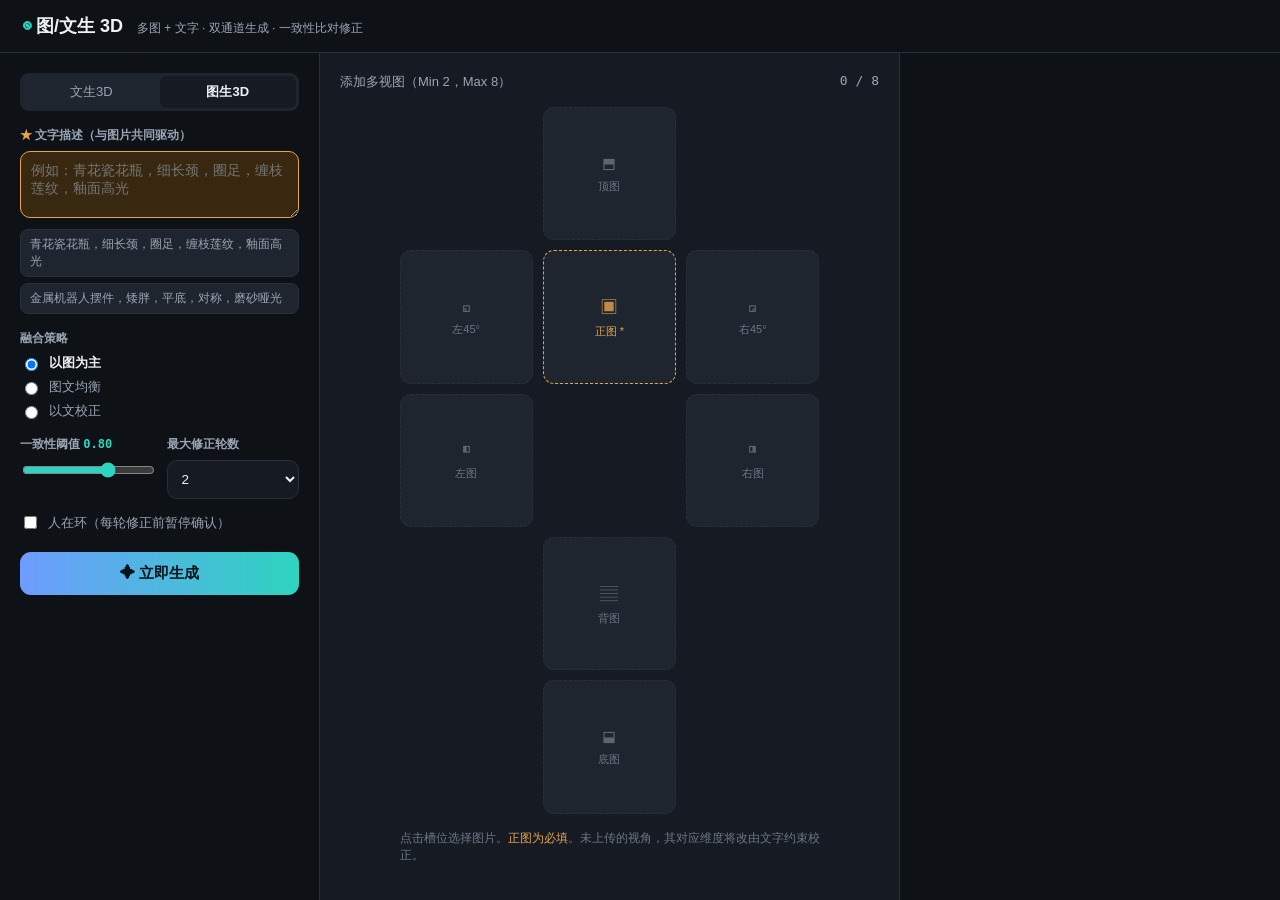
==== frontend/index.html @ 0022c694 "feat: 图文双通道 3D 生成 M1 MVP（可运行全栈） 后端(FastAPI)： - 双通道生成编排：图生3D(主几何) 与 文生3D(语义参照) 并行，汇聚后进入   六维一致性比对 → 定" ====
<!doctype html>
<html lang="zh-CN">
<head>
  <meta charset="utf-8" />
  <meta name="viewport" content="width=device-width, initial-scale=1" />
  <title>图/文双通道 3D 生成</title>
  <link rel="stylesheet" href="./styles.css" />
  <script type="importmap">
  { "imports": { "three": "./vendor/three.module.min.js" } }
  </script>
</head>
<body>
  <header class="topbar">
    <div class="brand"><span class="logo">◉</span> 图/文生 3D</div>
    <div class="sub">多图 + 文字 · 双通道生成 · 一致性比对修正</div>
  </header>

  <main class="layout">
    <!-- 左侧：输入面板 -->
    <section class="panel">
      <div class="seg" id="modeSeg">
        <span data-v="text">文生3D</span>
        <span data-v="image" class="on">图生3D</span>
      </div>

      <label class="lbl"><span class="star">★</span> 文字描述（与图片共同驱动）</label>
      <textarea id="prompt" rows="3" placeholder="例如：青花瓷花瓶，细长颈，圈足，缠枝莲纹，釉面高光"></textarea>
      <div class="examples">
        <button class="ex">青花瓷花瓶，细长颈，圈足，缠枝莲纹，釉面高光</button>
        <button class="ex">金属机器人摆件，矮胖，平底，对称，磨砂哑光</button>
      </div>

      <label class="lbl">融合策略</label>
      <div class="strat" id="strat">
        <label class="opt on"><input type="radio" name="strategy" value="image_primary" checked/> 以图为主</label>
        <label class="opt"><input type="radio" name="strategy" value="balanced"/> 图文均衡</label>
        <label class="opt"><input type="radio" name="strategy" value="text_correct"/> 以文校正</label>
      </div>

      <div class="grid2">
        <div>
          <label class="lbl">一致性阈值 <b id="thVal">0.80</b></label>
          <input type="range" id="threshold" min="0.5" max="0.95" step="0.05" value="0.8"/>
        </div>
        <div>
          <label class="lbl">最大修正轮数</label>
          <select id="maxRounds"><option>1</option><option selected>2</option><option>3</option></select>
        </div>
      </div>

      <label class="opt inline"><input type="checkbox" id="hil"/> 人在环（每轮修正前暂停确认）</label>

      <button id="genBtn" class="gen">✦ 立即生成</button>
      <div id="err" class="err"></div>
    </section>

    <!-- 中间：多视图上传 -->
    <section class="panel center">
      <div class="phead">添加多视图（Min 2，Max 8）<span id="imgCount">0 / 8</span></div>
      <div class="viewgrid" id="viewgrid"></div>
      <p class="hint">点击槽位选择图片。<span class="req-note">正图为必填</span>。未上传的视角，其对应维度将改由文字约束校正。</p>
    </section>

    <!-- 右侧：进度 + 报告 + 预览 -->
    <section class="panel right">
      <div id="stages" class="stages"></div>
      <div id="viewerWrap" class="viewer" hidden><canvas id="viewer"></canvas></div>
      <div id="report" class="report" hidden></div>
      <div id="decision" class="decision" hidden></div>
      <div id="downloads" class="downloads" hidden></div>
    </section>
  </main>

  <script type="module" src="./app.js"></script>
</body>
</html>
---- frontend/styles.css ----
:root{
  --bg:#0e1217; --surface:#161b23; --surface-2:#1e252f; --line:#28303c;
  --ink:#eef1f6; --muted:#9aa5b4; --faint:#6b7686;
  --img:#6f9bff; --img-soft:#1a2540;
  --txt:#e6a44e; --txt-soft:#37280f;
  --merge:#2dd4bf; --good:#2dd4bf; --warn:#e6a44e; --bad:#f07a7a;
  --mono:ui-monospace,"SF Mono",Menlo,Consolas,monospace;
  --sans:-apple-system,BlinkMacSystemFont,"PingFang SC","Microsoft YaHei","Segoe UI",Roboto,sans-serif;
}
*{box-sizing:border-box}
body{margin:0;background:var(--bg);color:var(--ink);font-family:var(--sans);font-size:14px}
.topbar{display:flex;align-items:baseline;gap:14px;padding:14px 22px;border-bottom:1px solid var(--line)}
.brand{font-size:18px;font-weight:700}.logo{color:var(--merge)}
.sub{color:var(--muted);font-size:12px}
.layout{display:grid;grid-template-columns:320px 1fr 380px;gap:0;height:calc(100vh - 53px)}
@media(max-width:1100px){.layout{grid-template-columns:1fr;height:auto}}
.panel{padding:20px;overflow-y:auto;border-right:1px solid var(--line)}
.panel.right{border-right:none}
.lbl{display:block;font-size:12px;font-weight:650;color:var(--muted);margin:16px 0 7px}
.star{color:var(--txt)}
textarea,select,input[type=text]{width:100%;background:var(--surface);color:var(--ink);
  border:1.5px solid var(--line);border-radius:10px;padding:10px;font-family:var(--sans);font-size:13.5px;resize:vertical}
textarea{border-color:var(--txt);background:var(--txt-soft)}
.examples{display:flex;flex-direction:column;gap:6px;margin-top:8px}
.ex{text-align:left;background:var(--surface-2);border:1px solid var(--line);color:var(--muted);
  border-radius:8px;padding:6px 9px;font-size:12px;cursor:pointer;font-family:var(--sans)}
.ex:hover{color:var(--ink);border-color:var(--txt)}
.seg{display:flex;background:var(--surface-2);border-radius:9px;padding:3px}
.seg span{flex:1;text-align:center;font-size:13px;padding:7px;border-radius:7px;color:var(--muted);cursor:pointer}
.seg span.on{background:var(--surface);color:var(--ink);font-weight:600}
.strat{display:flex;flex-direction:column;gap:6px}
.opt{display:flex;align-items:center;gap:8px;font-size:13px;color:var(--muted);cursor:pointer}
.opt.on,.opt:has(input:checked){color:var(--ink);font-weight:600}
.opt.inline{margin-top:14px}
.grid2{display:grid;grid-template-columns:1fr 1fr;gap:14px}
input[type=range]{width:100%;accent-color:var(--merge)}
#thVal{color:var(--merge);font-family:var(--mono)}
.gen{width:100%;margin-top:20px;background:linear-gradient(90deg,var(--img),var(--merge));
  color:#06131a;font-weight:700;font-size:15px;border:none;border-radius:11px;padding:12px;cursor:pointer}
.gen:disabled{opacity:.5;cursor:not-allowed}
.err{color:var(--bad);font-size:12.5px;margin-top:10px;min-height:16px}

.center{background:var(--surface)}
.phead{display:flex;justify-content:space-between;font-size:13px;color:var(--muted);margin-bottom:16px}
#imgCount{font-family:var(--mono)}
.viewgrid{display:grid;grid-template-columns:repeat(3,1fr);gap:10px;max-width:420px;margin:0 auto}
.slot{aspect-ratio:1;border:1.5px dashed var(--line);border-radius:11px;display:flex;flex-direction:column;
  align-items:center;justify-content:center;gap:5px;font-size:11px;color:var(--faint);cursor:pointer;
  background:var(--surface-2);text-align:center;overflow:hidden;position:relative;padding:4px}
.slot:hover{border-color:var(--img)}
.slot.filled{border-style:solid;border-color:var(--img);color:var(--img)}
.slot.req{border-color:var(--txt);color:var(--txt)}
.slot.req.filled{border-color:var(--good);color:var(--good)}
.slot .ic{font-size:18px;opacity:.8}
.slot img{position:absolute;inset:0;width:100%;height:100%;object-fit:cover}
.slot .rm{position:absolute;top:3px;right:5px;background:rgba(0,0,0,.6);border-radius:50%;
  width:16px;height:16px;line-height:15px;font-size:11px;color:#fff;z-index:2}
.hint{color:var(--faint);font-size:12px;margin-top:16px;max-width:420px;margin-inline:auto}
.req-note{color:var(--txt)}
.empty{visibility:hidden}

.stages{display:flex;flex-direction:column;gap:8px;margin-bottom:16px}
.stage{display:flex;align-items:center;gap:10px;font-size:13px;color:var(--faint)}
.stage .b{width:9px;height:9px;border-radius:50%;background:var(--line);flex-shrink:0}
.stage.active{color:var(--ink);font-weight:600}.stage.active .b{background:var(--merge);box-shadow:0 0 0 4px color-mix(in srgb,var(--merge) 25%,transparent)}
.stage.done .b{background:var(--good)}
.stage .r{margin-left:auto;font-family:var(--mono);font-size:11px;color:var(--merge)}

.viewer{width:100%;aspect-ratio:1;background:radial-gradient(circle at 50% 35%,#1b2430,#0c1015);
  border:1px solid var(--line);border-radius:14px;margin-bottom:16px;overflow:hidden}
.viewer canvas{width:100%;height:100%;display:block}

.report{background:var(--surface);border:1px solid var(--line);border-radius:14px;padding:18px;margin-bottom:14px}
.report h4{margin:0 0 4px;font-size:14px}
.report .ov{font-family:var(--mono);font-size:12px;color:var(--muted);margin-bottom:14px}
.dimrow{display:grid;grid-template-columns:64px 1fr 40px;gap:10px;align-items:center;margin-bottom:9px}
.dimrow .nm{font-size:13px;font-weight:600}
.dimrow .nm small{display:block;font-family:var(--mono);font-size:9px;color:var(--faint);font-weight:400}
.bar{height:8px;border-radius:999px;background:var(--surface-2);overflow:hidden}
.bar i{display:block;height:100%;border-radius:999px}
.dimrow .v{font-family:var(--mono);font-size:12px;text-align:right}
.dimrow .auth{grid-column:1 / -1;font-size:11px;color:var(--faint);margin:-4px 0 4px 74px}
.auth .tag{font-family:var(--mono);padding:1px 6px;border-radius:5px;font-size:10px}
.tag.text{background:var(--txt-soft);color:var(--txt)}
.tag.image{background:var(--img-soft);color:var(--img)}
.tag.low_confidence{background:var(--surface-2);color:var(--muted)}

.decision{background:var(--surface);border:1.5px solid var(--warn);border-radius:14px;padding:16px;margin-bottom:14px}
.decision h4{margin:0 0 10px;color:var(--warn);font-size:14px}
.decision .acts{display:flex;flex-wrap:wrap;gap:8px}
.decision button{background:var(--surface-2);border:1px solid var(--line);color:var(--ink);
  border-radius:8px;padding:7px 12px;font-size:12.5px;cursor:pointer}
.decision button.primary{background:var(--warn);color:#241706;border-color:var(--warn);font-weight:700}

.downloads{display:flex;gap:10px}
.downloads a{flex:1;text-align:center;background:var(--surface-2);border:1px solid var(--line);
  color:var(--ink);border-radius:9px;padding:9px;text-decoration:none;font-size:13px}
.downloads a:hover{border-color:var(--merge)}
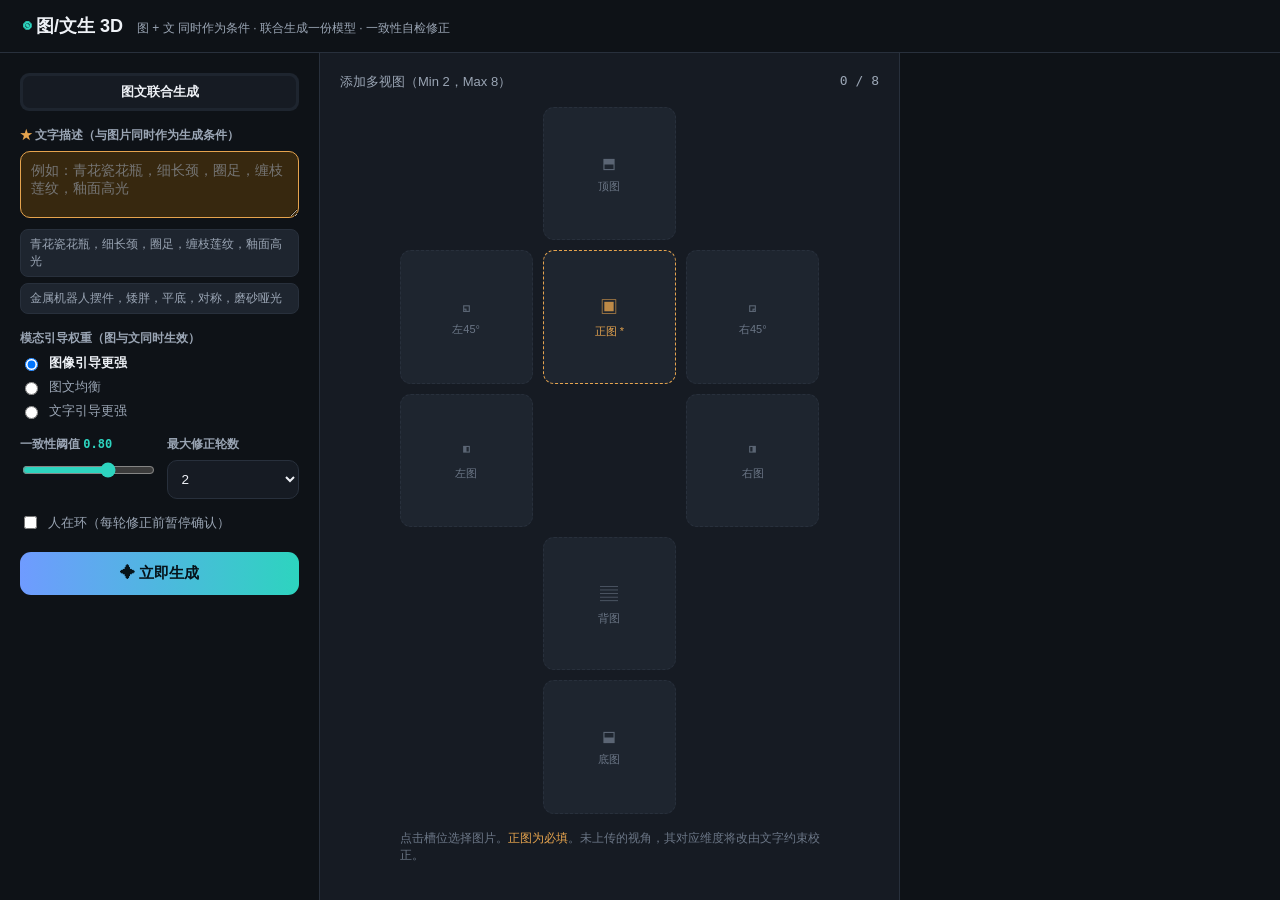
==== commit 4c83d07e: "refactor: 改为图文联合(同时)生成，而非双通道分别生成再比较 按澄清的需求纠正核心架构：图像与文字融合为同一条件序列，经 CFG 双模态 引导单次联合生成一份模型；六维一致性改为对这一份产物" ====
--- a/frontend/index.html
+++ b/frontend/index.html
@@ -12,29 +12,28 @@
 <body>
   <header class="topbar">
     <div class="brand"><span class="logo">◉</span> 图/文生 3D</div>
-    <div class="sub">多图 + 文字 · 双通道生成 · 一致性比对修正</div>
+    <div class="sub">图 + 文 同时作为条件 · 联合生成一份模型 · 一致性自检修正</div>
   </header>
 
   <main class="layout">
     <!-- 左侧：输入面板 -->
     <section class="panel">
       <div class="seg" id="modeSeg">
-        <span data-v="text">文生3D</span>
-        <span data-v="image" class="on">图生3D</span>
+        <span data-v="joint" class="on">图文联合生成</span>
       </div>
 
-      <label class="lbl"><span class="star">★</span> 文字描述（与图片共同驱动）</label>
+      <label class="lbl"><span class="star">★</span> 文字描述（与图片同时作为生成条件）</label>
       <textarea id="prompt" rows="3" placeholder="例如：青花瓷花瓶，细长颈，圈足，缠枝莲纹，釉面高光"></textarea>
       <div class="examples">
         <button class="ex">青花瓷花瓶，细长颈，圈足，缠枝莲纹，釉面高光</button>
         <button class="ex">金属机器人摆件，矮胖，平底，对称，磨砂哑光</button>
       </div>
 
-      <label class="lbl">融合策略</label>
+      <label class="lbl">模态引导权重（图与文同时生效）</label>
       <div class="strat" id="strat">
-        <label class="opt on"><input type="radio" name="strategy" value="image_primary" checked/> 以图为主</label>
+        <label class="opt on"><input type="radio" name="strategy" value="image_primary" checked/> 图像引导更强</label>
         <label class="opt"><input type="radio" name="strategy" value="balanced"/> 图文均衡</label>
-        <label class="opt"><input type="radio" name="strategy" value="text_correct"/> 以文校正</label>
+        <label class="opt"><input type="radio" name="strategy" value="text_correct"/> 文字引导更强</label>
       </div>
 
       <div class="grid2">
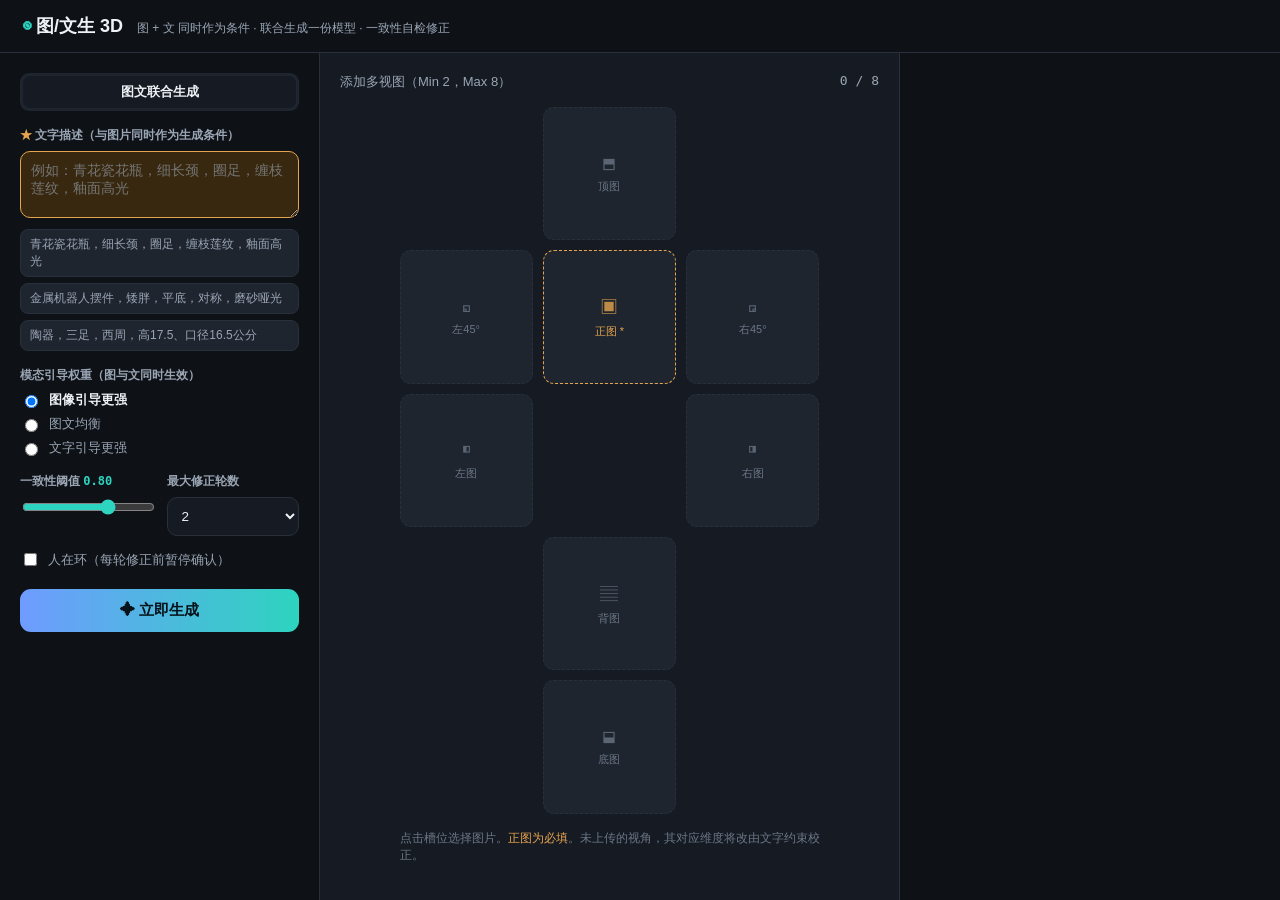
==== commit ac345fda: "feat: 数值尺寸校验 + 底部形态真实测量 + 导出 Y-up 修正 以「西周三足陶器」为例（文字：三足、高17.5、口径16.5公分）暴露的三处缺陷：  1. 三足造不出也测不到，闭环无法收敛 " ====
--- a/frontend/index.html
+++ b/frontend/index.html
@@ -27,6 +27,7 @@
       <div class="examples">
         <button class="ex">青花瓷花瓶，细长颈，圈足，缠枝莲纹，釉面高光</button>
         <button class="ex">金属机器人摆件，矮胖，平底，对称，磨砂哑光</button>
+        <button class="ex">陶器，三足，西周，高17.5、口径16.5公分</button>
       </div>
 
       <label class="lbl">模态引导权重（图与文同时生效）</label>
@@ -67,6 +68,7 @@
       <div id="report" class="report" hidden></div>
       <div id="decision" class="decision" hidden></div>
       <div id="downloads" class="downloads" hidden></div>
+      <div id="dataset" hidden></div>
     </section>
   </main>
 
--- a/frontend/styles.css
+++ b/frontend/styles.css
@@ -84,6 +84,9 @@
 .tag.text{background:var(--txt-soft);color:var(--txt)}
 .tag.image{background:var(--img-soft);color:var(--img)}
 .tag.low_confidence{background:var(--surface-2);color:var(--muted)}
+.tag.kept{background:rgba(230,164,78,.16);color:var(--warn)}
+.report .note{font-size:11.5px;line-height:1.55;color:var(--warn);background:rgba(230,164,78,.09);
+  border-left:2px solid var(--warn);border-radius:0 6px 6px 0;padding:7px 10px;margin:0 0 12px}
 
 .decision{background:var(--surface);border:1.5px solid var(--warn);border-radius:14px;padding:16px;margin-bottom:14px}
 .decision h4{margin:0 0 10px;color:var(--warn);font-size:14px}
@@ -96,3 +99,9 @@
 .downloads a{flex:1;text-align:center;background:var(--surface-2);border:1px solid var(--line);
   color:var(--ink);border-radius:9px;padding:9px;text-decoration:none;font-size:13px}
 .downloads a:hover{border-color:var(--merge)}
+.ds-btn{width:100%;margin-top:12px;background:var(--surface-2);border:1px solid var(--merge);
+  color:var(--ink);border-radius:10px;padding:10px;font-size:13px;cursor:pointer;font-family:var(--sans)}
+.ds-btn:hover:not(:disabled){background:color-mix(in srgb,var(--merge) 14%,transparent)}
+.ds-btn:disabled{opacity:.55;cursor:not-allowed}
+.ds-status{font-size:12.5px;color:var(--muted);margin-top:8px}
+.ds-status a{color:var(--merge)}
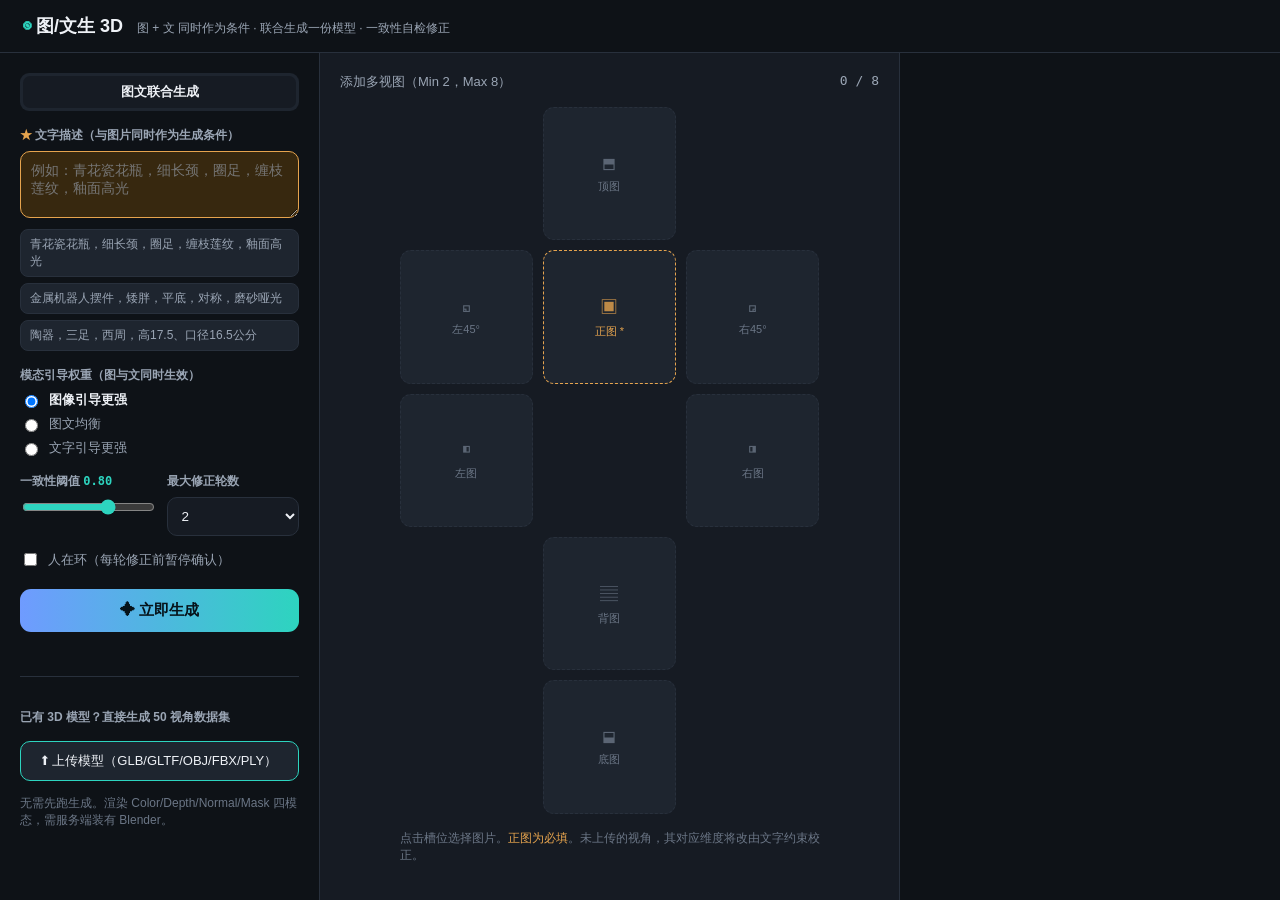
==== commit 866c2772: "fix: 启动时自动加载 .env（此前填了也不生效，服务静默跑 mock）+ 支持上传模型跑后续任务 ## .env 从来没被读过  `.env.example` 一直写着"复制为 .env"，但代" ====
--- a/frontend/index.html
+++ b/frontend/index.html
@@ -52,6 +52,16 @@
 
       <button id="genBtn" class="gen">✦ 立即生成</button>
       <div id="err" class="err"></div>
+
+      <!-- 已有模型：跳过生成，直接跑后续任务 -->
+      <div class="upl">
+        <label class="lbl">已有 3D 模型？直接生成 50 视角数据集</label>
+        <input type="file" id="upFile" accept=".glb,.gltf,.obj,.fbx,.ply" hidden />
+        <button id="upBtn" class="ds-btn">⬆ 上传模型（GLB/GLTF/OBJ/FBX/PLY）</button>
+        <div id="upName" class="upl-name"></div>
+        <div id="upStatus" class="ds-status"></div>
+        <p class="hint">无需先跑生成。渲染 Color/Depth/Normal/Mask 四模态，需服务端装有 Blender。</p>
+      </div>
     </section>
 
     <!-- 中间：多视图上传 -->
--- a/frontend/styles.css
+++ b/frontend/styles.css
@@ -105,3 +105,10 @@
 .ds-btn:disabled{opacity:.55;cursor:not-allowed}
 .ds-status{font-size:12.5px;color:var(--muted);margin-top:8px}
 .ds-status a{color:var(--merge)}
+
+/* 上传已有模型 → 直接跑后续任务 */
+.upl{margin-top:18px;padding-top:16px;border-top:1px solid var(--line)}
+.upl .ds-btn{margin-top:8px}
+.upl .hint{margin-top:8px}
+.upl-name{font-family:var(--mono);font-size:11px;color:var(--faint);margin-top:6px;
+  overflow:hidden;text-overflow:ellipsis;white-space:nowrap}
